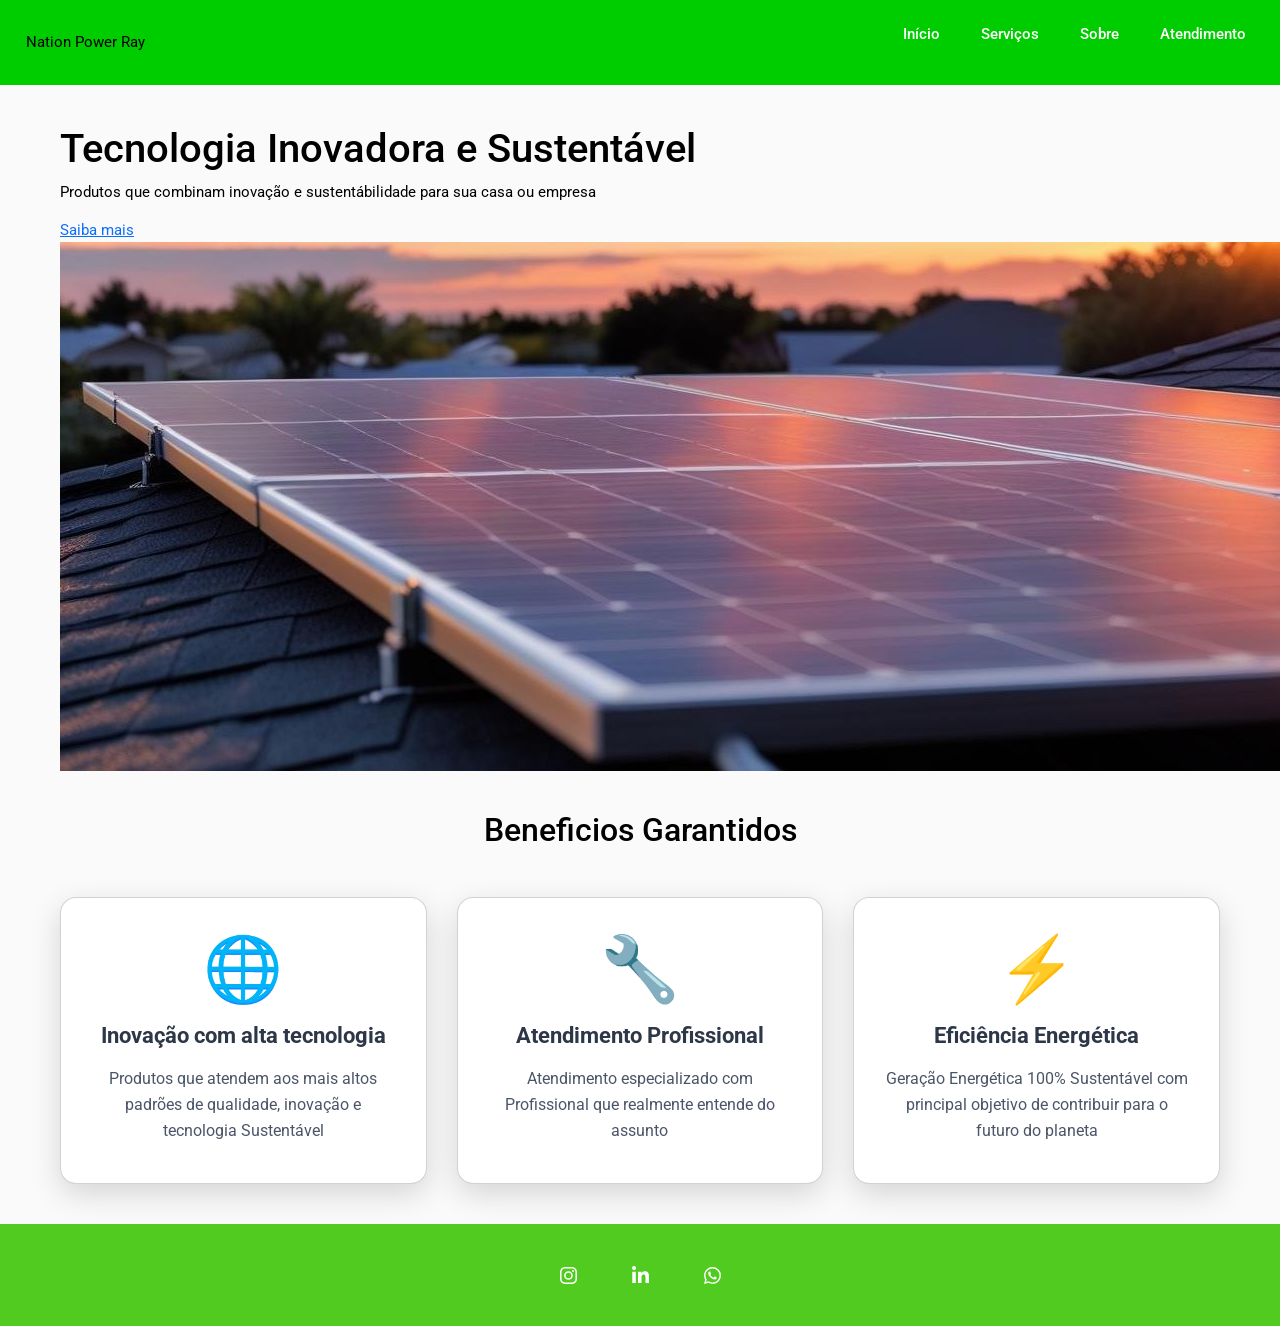
==== Projeto NPR oficial/Index.html @ 916e8214 "Add files via upload" ====
<!DOCTYPE html>
<html lang="pt-br">

<head>
    <meta charset="UTF-8">
    <meta name="viewport" content="width=device-width, initial-scale=1.0">
    <link rel="preconnect" href="https://fonts.googleapis.com">
    <link rel="preconnect" href="https://fonts.gstatic.com" crossorigin>
    <link href="https://fonts.googleapis.com/css2?family=Roboto:ital,wght@0,100..900;1,100..900&display=swap"rel="stylesheet">
    <link href="https://cdn.jsdelivr.net/npm/bootstrap@5.3.8/dist/css/bootstrap.min.css" rel="stylesheet" integrity="sha384-sRIl4kxILFvY47J16cr9ZwB07vP4J8+LH7qKQnuqkuIAvNWLzeN8tE5YBujZqJLB" crossorigin="anonymous">
    <script src="https://cdn.jsdelivr.net/npm/bootstrap@5.3.0-alpha1/dist/js/bootstrap.bundle.min.js"></script>



    <link rel="stylesheet" href="style.css">
    <link rel="stylesheet" href="Responsividade.css">
    <title>NPR Oficial</title>
</head>

<body>

    <header class="header" id="header">
        <div class="logo-container">
            Nation Power Ray
        </div>

        <nav class="nav" id="nav">
            <ul class="nav-list">
                <li><a href="Index.html">Início</a></li>
                <li><a href="Servicos.html">Serviços</a></li>
                <li><a href="Historia.html">Sobre</a></li>
                <li><a href="Atendimento.html">Atendimento</a></li>
            </ul>

            <div class="dropdown-responsive">
                <button class="btn btn-secondary dropdown-toggle" type="button" data-bs-toggle="dropdown"
                    aria-expanded="false">
                    <img src="./Imagens/menu.png">
                </button>
                <ul class="dropdown-menu">
                    <li><a class="dropdown-item active" href="Index.html">Início</a></li>
                    <li><a class="dropdown-item" href="Servicos.html">Serviços</a></li>
                    <li><a class="dropdown-item" href="Historia.html">Sobre</a></li>
                    <li><a class="dropdown-item" href="Atendimemto.html">Atendimento</a></li>
                </ul>
            </div>

            </div>
        </nav>
    </header>

    <section class="destaque" id="destaque">
        <div class="container">
            <div class="texto">
                <h1>Tecnologia Inovadora e Sustentável</h1>
                <p>Produtos que combinam inovação e sustentábilidade para sua casa ou empresa</p>
                <a href="#" class="botao">Saiba mais</a>
            </div>
            <div>
                <img src="./Imagens/placa.jpg" alt="imagem-produto">
            </div>
        </div>
    </section>

    <section class="beneficios">
        <h2>Beneficios Garantidos</h2>

        <div class="container">
            <div class="cards-wrapper">
                <div class="card">
                    <div class="icone">
                        🌐
                    </div>
                    <h3 id="card1-title">Inovação com alta tecnologia</h3>
                    <p id="card1-description">Produtos que atendem aos mais altos padrões de qualidade, inovação e
                        tecnologia Sustentável</p>
                </div>
                <div class="card">
                    <div class="icone">
                        🔧
                    </div>
                    <h3 id="card2-title">Atendimento Profissional</h3>
                    <p id="card2-description">Atendimento especializado com Profissional que realmente entende do
                        assunto</p>
                </div>
                <div class="card">
                    <div class="icone">
                        ⚡
                    </div>
                    <h3 id="card3-title">Eficiência Energética</h3>
                    <p id="card3-description">Geração Energética 100% Sustentável com principal objetivo de contribuir
                        para o futuro do planeta</p>
                </div>
            </div>
        </div>

    </section>

    <div class="Redes"> <a href="#" class="socialContainer containerOne"> <svg class="socialSvg instagramSvg"
                viewBox="0 0 16 16">
                <path
                    d="M8 0C5.829 0 5.556.01 4.703.048 3.85.088 3.269.222 2.76.42a3.917 3.917 0 0 0-1.417.923A3.927 3.927 0 0 0 .42 2.76C.222 3.268.087 3.85.048 4.7.01 5.555 0 5.827 0 8.001c0 2.172.01 2.444.048 3.297.04.852.174 1.433.372 1.942.205.526.478.972.923 1.417.444.445.89.719 1.416.923.51.198 1.09.333 1.942.372C5.555 15.99 5.827 16 8 16s2.444-.01 3.298-.048c.851-.04 1.434-.174 1.943-.372a3.916 3.916 0 0 0 1.416-.923c.445-.445.718-.891.923-1.417.197-.509.332-1.09.372-1.942C15.99 10.445 16 10.173 16 8s-.01-2.445-.048-3.299c-.04-.851-.175-1.433-.372-1.941a3.926 3.926 0 0 0-.923-1.417A3.911 3.911 0 0 0 13.24.42c-.51-.198-1.092-.333-1.943-.372C10.443.01 10.172 0 7.998 0h.003zm-.717 1.442h.718c2.136 0 2.389.007 3.232.046.78.035 1.204.166 1.486.275.373.145.64.319.92.599.28.28.453.546.598.92.11.281.24.705.275 1.485.039.843.047 1.096.047 3.231s-.008 2.389-.047 3.232c-.035.78-.166 1.203-.275 1.485a2.47 2.47 0 0 1-.599.919c-.28.28-.546.453-.92.598-.28.11-.704.24-1.485.276-.843.038-1.096.047-3.232.047s-2.39-.009-3.233-.047c-.78-.036-1.203-.166-1.485-.276a2.478 2.478 0 0 1-.92-.598 2.48 2.48 0 0 1-.6-.92c-.109-.281-.24-.705-.275-1.485-.038-.843-.046-1.096-.046-3.233 0-2.136.008-2.388.046-3.231.036-.78.166-1.204.276-1.486.145-.373.319-.64.599-.92.28-.28.546-.453.92-.598.282-.11.705-.24 1.485-.276.738-.034 1.024-.044 2.515-.045v.002zm4.988 1.328a.96.96 0 1 0 0 1.92.96.96 0 0 0 0-1.92zm-4.27 1.122a4.109 4.109 0 1 0 0 8.217 4.109 4.109 0 0 0 0-8.217zm0 1.441a2.667 2.667 0 1 1 0 5.334 2.667 2.667 0 0 1 0-5.334z">
                </path>
            </svg> </a> <a href="#" class="socialContainer containerThree"> <svg class="socialSvg linkdinSvg"
                viewBox="0 0 448 512">
                <path
                    d="M100.28 448H7.4V148.9h92.88zM53.79 108.1C24.09 108.1 0 83.5 0 53.8a53.79 53.79 0 0 1 107.58 0c0 29.7-24.1 54.3-53.79 54.3zM447.9 448h-92.68V302.4c0-34.7-.7-79.2-48.29-79.2-48.29 0-55.69 37.7-55.69 76.7V448h-92.78V148.9h89.08v40.8h1.3c12.4-23.5 42.69-48.3 87.88-48.3 94 0 111.28 61.9 111.28 142.3V448z">
                </path>
            </svg> </a> <a href="#" class="socialContainer containerFour"> <svg class="socialSvg whatsappSvg"
                viewBox="0 0 16 16">
                <path
                    d="M13.601 2.326A7.854 7.854 0 0 0 7.994 0C3.627 0 .068 3.558.064 7.926c0 1.399.366 2.76 1.057 3.965L0 16l4.204-1.102a7.933 7.933 0 0 0 3.79.965h.004c4.368 0 7.926-3.558 7.93-7.93A7.898 7.898 0 0 0 13.6 2.326zM7.994 14.521a6.573 6.573 0 0 1-3.356-.92l-.24-.144-2.494.654.666-2.433-.156-.251a6.56 6.56 0 0 1-1.007-3.505c0-3.626 2.957-6.584 6.591-6.584a6.56 6.56 0 0 1 4.66 1.931 6.557 6.557 0 0 1 1.928 4.66c-.004 3.639-2.961 6.592-6.592 6.592zm3.615-4.934c-.197-.099-1.17-.578-1.353-.646-.182-.065-.315-.099-.445.099-.133.197-.513.646-.627.775-.114.133-.232.148-.43.05-.197-.1-.836-.308-1.592-.985-.59-.525-.985-1.175-1.103-1.372-.114-.198-.011-.304.088-.403.087-.088.197-.232.296-.346.1-.114.133-.198.198-.33.065-.134.034-.248-.015-.347-.05-.099-.445-1.076-.612-1.47-.16-.389-.323-.335-.445-.34-.114-.007-.247-.007-.38-.007a.729.729 0 0 0-.529.247c-.182.198-.691.677-.691 1.654 0 .977.71 1.916.81 2.049.098.133 1.394 2.132 3.383 2.992.47.205.84.326 1.129.418.475.152.904.129 1.246.08.38-.058 1.171-.48 1.338-.943.164-.464.164-.86.114-.943-.049-.084-.182-.133-.38-.232z">
                </path>
            </svg> </a> </div>




    <script src="script.js"></script>
    <script>
        // Script para abrir/fechar menu no celular
        const toggle = document.getElementById("menu-toggle");
        const nav = document.getElementById("nav");

        toggle.addEventListener("click", () => {
            nav.classList.toggle("active");
        });
    </script>

</body>

</html>
---- Projeto NPR oficial/style.css ----
* {
  margin: 0;
  padding: 0;
  box-sizing: border-box;
  text-decoration: none;
  font-family: "Roboto", sans-serif;
}

body {
  background-color: #fafafa;
  color: rgb(0, 0, 0);
  font-size: 15px;
}


.header {
  display: flex;
  justify-content: space-between;
  align-items: center;
  padding: 15px 26px;
  background-color: #00CD00;

  position: sticky;
  top: 0;
  z-index: 1000;
}

.logo-container {
  display: flex;
  align-items: center;
}


.nav {
  position: relative;
}

.nav-list {
  list-style: none;
  display: flex;
  gap: 25px;
}

.nav-list li {
  position: relative;
}

.nav-list li a {
  text-decoration: none;
  color: #ffffff;
  font-weight: 500;
  transition: color 0.3s;
  padding: 8px;
  display: block;
}

.nav-list li a:hover {
  color: #050505;
}

.dropdown-responsive {
display: none;
}

.dropdown-item {
  text-decoration: none;   
  color: #51CB20;          
}

.dropdown-item:hover {
  color: #3d9e16;  
}

.dropdown-menu {
  display: flex;
  flex-direction: column;
  align-items: center;    
  justify-content: center; 
}





.btn:active {
  scale: 0.92;
}

.dots {
  position: absolute;
  bottom: 15px;           
  left: 50%;
  transform: translateX(-50%);
  display: flex;
  gap: 12px;
  z-index: 10;
}

.dot {
  width: 15px;
  height: 15px;
  border-radius: 50%;
  background-color: #ffffff80;
  cursor: pointer;
}

.dot.active {
  background-color: #51CB20;
}


.card-container {
  display: flex;
  flex-wrap: wrap;
  justify-content: center;
  gap: 20px;
  margin: 40px auto;
  max-width: 1200px;
}

.balowcards {
  background-color: #00121e;
  width: 200px;
  padding: 20px;
  text-align: center;
}


.escolha {
  max-width: 1200px;
  margin: 0 auto;
  padding: 50px 20px;
  text-align: center;
}

.escolha h1 {
  font-size: 36px;
  margin-bottom: 30px;
}

.beneficios {
  text-align: center;

}

.container {
            width: 100%;
            max-width: 1200px;
            padding: 40px 20px;
        }

        .cards-wrapper {
            display: grid;
            grid-template-columns: repeat(auto-fit, minmax(280px, 1fr));
            gap: 30px;
            width: 100%;
        }

        .card {
            background: #ffffff;
            border-radius: 16px;
            padding: 40px 30px;
            text-align: center;
            box-shadow: 0 10px 30px rgba(0, 0, 0, 0.15);
            transition: transform 0.3s ease, box-shadow 0.3s ease;
            display: flex;
            flex-direction: column;
            align-items: center;
        }

        .card:hover {
            transform: translateY(-8px);
            box-shadow: 0 15px 40px rgba(0, 0, 0, 0.2);
        }

        .icone {
            font-size: 64px;
            margin-bottom: 20px;
            line-height: 1;
        }

        .card h3 {
            font-size: 22px;
            font-weight: 700;
            color: #2d3748;
            margin: 0 0 16px 0;
            line-height: 1.3;
        }

        .card p {
            font-size: 16px;
            color: #4a5568;
            line-height: 1.6;
            margin: 0;
        }

        @media (max-width: 768px) {
            .container {
                padding: 30px 15px;
            }

            .cards-wrapper {
                gap: 20px;
            }

            .card {
                padding: 30px 20px;
            }

            .icone {
                font-size: 56px;
            }

            .card h3 {
                font-size: 20px;
            }

            .card p {
                font-size: 15px;
            }
        }




.Redes {
  display: flex;
  justify-content: center;
  gap: 20px;
  background-color: #51CB20;
  padding: 25px;
}

.socialContainer {
  width: 52px;
  height: 52px;
  display: flex;
  align-items: center;
  justify-content: center;
  transition: .3s;
}

.containerOne:hover {
  background-color: #e60b6e;
}

.containerThree:hover {
  background-color: #0072b1;
}

.containerFour:hover {
  background-color: #128C7E;
}

.socialSvg {
  width: 17px;
  fill: #fff;
}
---- Projeto NPR oficial/Responsividade.css ----
@media screen and (max-width: 480px) {
    nav {
        .nav-list {
            display: none;
        }

        .dropdown-responsive {
            display: block;
        }
    }

}
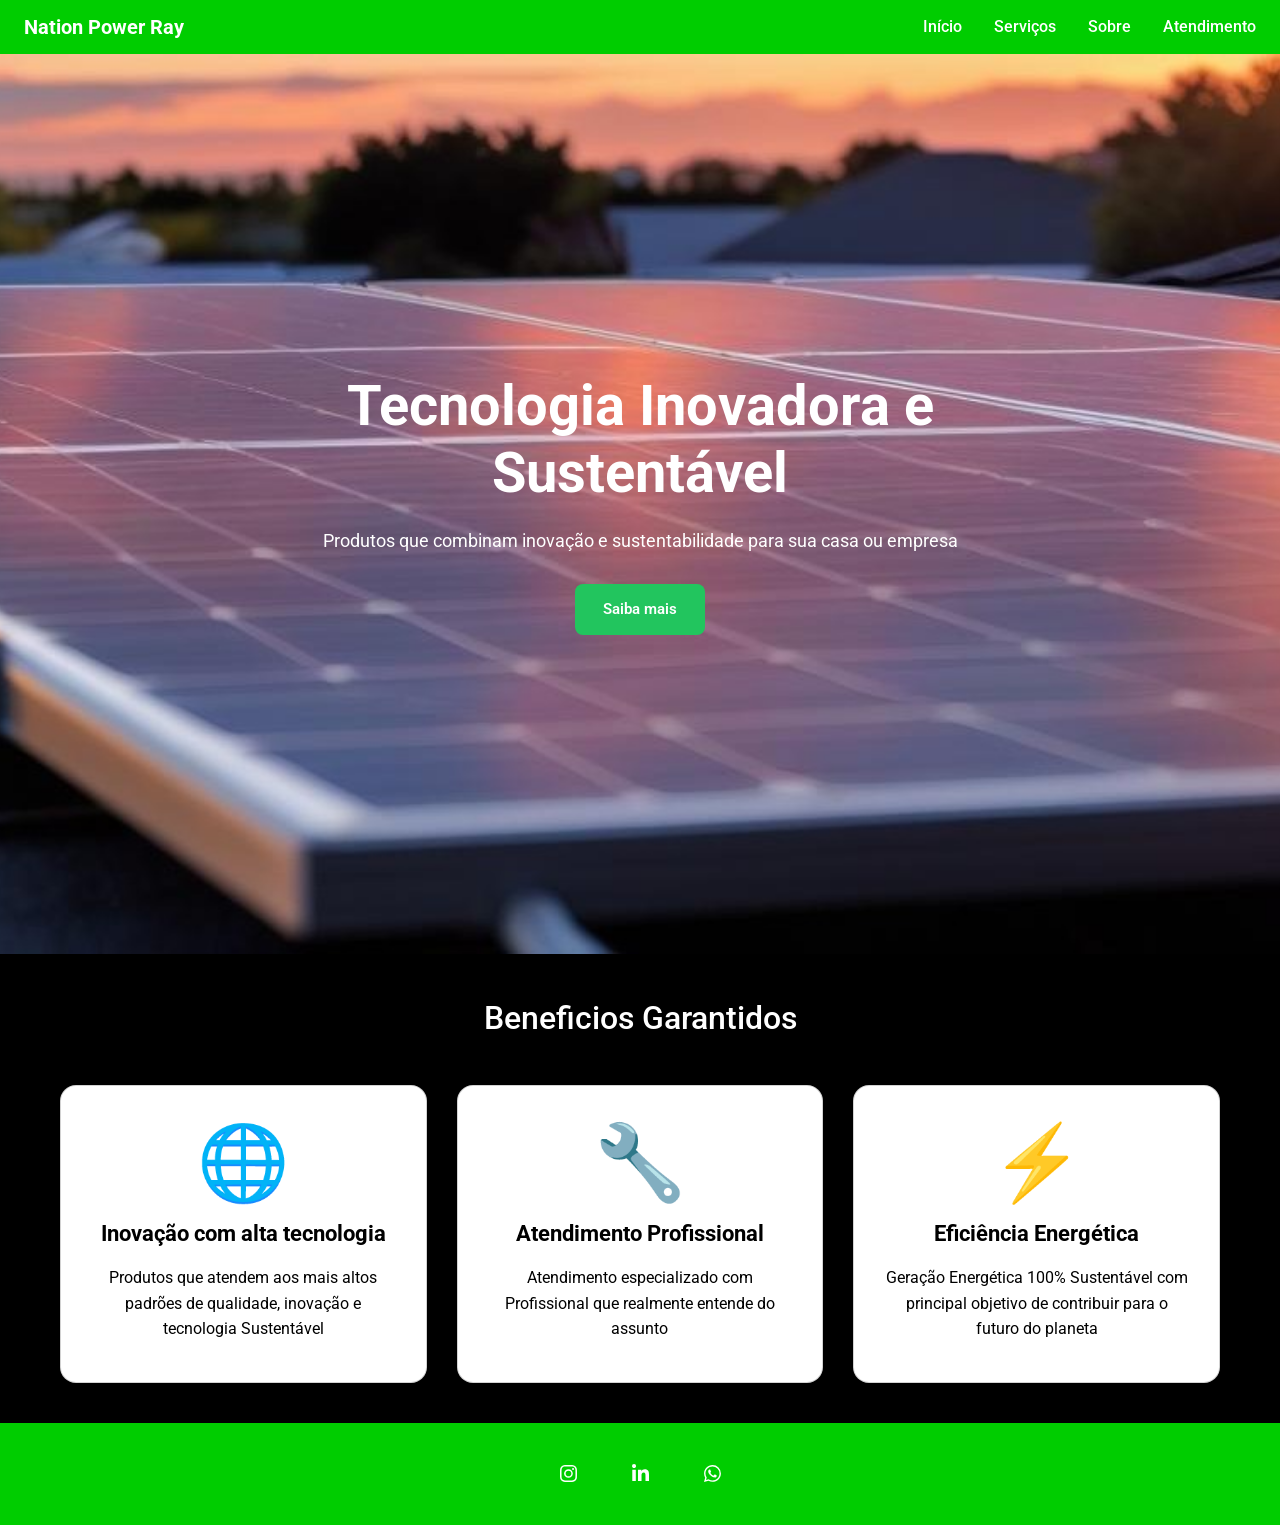
==== commit 8de0300b: "Add files via upload" ====
--- a/Projeto NPR oficial/Index.html
+++ b/Projeto NPR oficial/Index.html
@@ -6,12 +6,11 @@
     <meta name="viewport" content="width=device-width, initial-scale=1.0">
     <link rel="preconnect" href="https://fonts.googleapis.com">
     <link rel="preconnect" href="https://fonts.gstatic.com" crossorigin>
-    <link href="https://fonts.googleapis.com/css2?family=Roboto:ital,wght@0,100..900;1,100..900&display=swap"rel="stylesheet">
-    <link href="https://cdn.jsdelivr.net/npm/bootstrap@5.3.8/dist/css/bootstrap.min.css" rel="stylesheet" integrity="sha384-sRIl4kxILFvY47J16cr9ZwB07vP4J8+LH7qKQnuqkuIAvNWLzeN8tE5YBujZqJLB" crossorigin="anonymous">
+    <link href="https://fonts.googleapis.com/css2?family=Roboto:ital,wght@0,100..900;1,100..900&display=swap"
+        rel="stylesheet">
+    <link href="https://cdn.jsdelivr.net/npm/bootstrap@5.3.8/dist/css/bootstrap.min.css" rel="stylesheet"
+        integrity="sha384-sRIl4kxILFvY47J16cr9ZwB07vP4J8+LH7qKQnuqkuIAvNWLzeN8tE5YBujZqJLB" crossorigin="anonymous">
     <script src="https://cdn.jsdelivr.net/npm/bootstrap@5.3.0-alpha1/dist/js/bootstrap.bundle.min.js"></script>
-
-
-
     <link rel="stylesheet" href="style.css">
     <link rel="stylesheet" href="Responsividade.css">
     <title>NPR Oficial</title>
@@ -20,7 +19,7 @@
 <body>
 
     <header class="header" id="header">
-        <div class="logo-container">
+        <div class="logo">
             Nation Power Ray
         </div>
 
@@ -32,17 +31,20 @@
                 <li><a href="Atendimento.html">Atendimento</a></li>
             </ul>
 
+
             <div class="dropdown-responsive">
-                <button class="btn btn-secondary dropdown-toggle" type="button" data-bs-toggle="dropdown"
-                    aria-expanded="false">
-                    <img src="./Imagens/menu.png">
+                <button id="menu-toggle">
+                    <img src="./Imagens/menu.png" alt="Menu">
                 </button>
-                <ul class="dropdown-menu">
-                    <li><a class="dropdown-item active" href="Index.html">Início</a></li>
-                    <li><a class="dropdown-item" href="Servicos.html">Serviços</a></li>
-                    <li><a class="dropdown-item" href="Historia.html">Sobre</a></li>
-                    <li><a class="dropdown-item" href="Atendimemto.html">Atendimento</a></li>
-                </ul>
+
+                <div class="dropdown-menu" id="menu">
+                    <ul>
+                        <li><a href="Index.html">Início</a></li>
+                        <li><a href="Servicos.html">Serviços</a></li>
+                        <li><a href="Historia.html">Sobre</a></li>
+                        <li><a href="Atendimento.html">Atendimento</a></li>
+                    </ul>
+                </div>
             </div>
 
             </div>
@@ -50,17 +52,16 @@
     </header>
 
     <section class="destaque" id="destaque">
-        <div class="container">
+        <div class="overlay">
             <div class="texto">
                 <h1>Tecnologia Inovadora e Sustentável</h1>
-                <p>Produtos que combinam inovação e sustentábilidade para sua casa ou empresa</p>
+                <p>Produtos que combinam inovação e sustentabilidade para sua casa ou empresa</p>
                 <a href="#" class="botao">Saiba mais</a>
-            </div>
-            <div>
-                <img src="./Imagens/placa.jpg" alt="imagem-produto">
             </div>
         </div>
     </section>
+    <br>
+    <br>
 
     <section class="beneficios">
         <h2>Beneficios Garantidos</h2>
@@ -116,16 +117,15 @@
 
 
 
-    <script src="script.js"></script>
     <script>
-        // Script para abrir/fechar menu no celular
-        const toggle = document.getElementById("menu-toggle");
-        const nav = document.getElementById("nav");
+        const toggle = document.getElementById('menu-toggle');
+        const menu = document.getElementById('menu');
 
-        toggle.addEventListener("click", () => {
-            nav.classList.toggle("active");
+        toggle.addEventListener('click', () => {
+            menu.classList.toggle('show');
         });
     </script>
+
 
 </body>
 
--- a/Projeto NPR oficial/style.css
+++ b/Projeto NPR oficial/style.css
@@ -7,75 +7,158 @@
 }
 
 body {
-  background-color: #fafafa;
-  color: rgb(0, 0, 0);
+  background-color: #000000;
+  color: #ffffff;
   font-size: 15px;
 }
 
-
 .header {
   display: flex;
-  justify-content: space-between;
-  align-items: center;
-  padding: 15px 26px;
+  justify-content: space-between; 
+  align-items: center;          
+  padding: 12px 24px;
   background-color: #00CD00;
-
   position: sticky;
   top: 0;
-  z-index: 1000;
-}
-
-.logo-container {
-  display: flex;
-  align-items: center;
-}
-
-
-.nav {
-  position: relative;
+  z-index: 999;
+}
+
+.logo {
+  font-weight: bold;
+  color: white;
+  font-size: 20px;
 }
 
 .nav-list {
+  display: flex;
+  gap: 32px; /* espaço entre os links */
   list-style: none;
-  display: flex;
-  gap: 25px;
-}
-
-.nav-list li {
-  position: relative;
-}
-
-.nav-list li a {
+  margin: 0;
+  padding: 0;
+}
+
+.nav-list a {
+  color: white;
   text-decoration: none;
-  color: #ffffff;
   font-weight: 500;
-  transition: color 0.3s;
-  padding: 8px;
-  display: block;
-}
+  font-size: 16px;
+}
+
 
 .nav-list li a:hover {
   color: #050505;
 }
 
+.destaque {
+  position: relative;
+  min-height: 100vh;
+  background: url("./Imagens/placa.jpg") no-repeat center center;
+  background-size: cover;
+  display: flex;
+  align-items: center;
+  justify-content: center;
+  color: #fff;
+}
+
+.destaque .overlay {
+  width: 100%;
+  height: 100%;
+  display: flex;
+  align-items: center;
+  justify-content: center;
+  text-align: center;
+  padding: 40px;
+}
+
+.destaque .texto {
+  max-width: 700px;
+}
+
+.destaque h1 {
+  font-size: clamp(32px, 5vw, 56px);
+  margin-bottom: 20px;
+  font-weight: 700;
+}
+
+.destaque p {
+  font-size: 18px;
+  margin-bottom: 30px;
+}
+
+.destaque .botao {
+  display: inline-block;
+  background: #22c55e;
+  color: #fff;
+  padding: 14px 28px;
+  border-radius: 8px;
+  font-weight: 600;
+  text-decoration: none;
+  transition: transform 0.2s ease, box-shadow 0.2s ease;
+}
+
+.destaque .botao:hover {
+  transform: translateY(-2px);
+  box-shadow: 0 8px 20px rgba(34, 197, 94, 0.4);
+}
+
+
 .dropdown-responsive {
-display: none;
-}
-
-.dropdown-item {
-  text-decoration: none;   
-  color: #51CB20;          
-}
-
-.dropdown-item:hover {
-  color: #3d9e16;  
-}
-
-.dropdown-menu {
-  display: flex;
-  flex-direction: column;
-  align-items: center;    
-  justify-content: center; 
+  display: none;
+}
+
+@media (max-width: 768px) {
+  .dropdown-responsive {
+    display: block;
+    position: relative;
+  }
+
+  #menu-toggle {
+    background: none;
+    border: none;
+    padding: 8px;
+    cursor: pointer;
+  }
+
+  #menu-toggle img {
+    width: 32px;
+    height: 32px;
+  }
+
+  .dropdown-menu {
+    position: fixed;
+    top: 0;
+    left: 0;
+    width: 100vw;
+    height: 100vh;
+    background-color: #00CD00;
+    display: none;
+    flex-direction: column;
+    justify-content: center;
+    align-items: center;
+    z-index: 999;
+  }
+
+  .dropdown-menu ul {
+    list-style: none;
+    padding: 0;
+    margin: 0;
+    text-align: center;
+  }
+
+  .dropdown-menu li {
+    margin: 20px 0;
+  }
+
+  .dropdown-menu a {
+    font-size: 24px;
+    color: white;
+    text-decoration: none;
+    font-weight: bold;
+  }
+
+  .dropdown-menu.show {
+    display: flex;
+  }
 }
 
 
@@ -88,7 +171,7 @@
 
 .dots {
   position: absolute;
-  bottom: 15px;           
+  bottom: 15px;
   left: 50%;
   transform: translateX(-50%);
   display: flex;
@@ -144,90 +227,89 @@
 }
 
 .container {
-            width: 100%;
-            max-width: 1200px;
-            padding: 40px 20px;
-        }
-
-        .cards-wrapper {
-            display: grid;
-            grid-template-columns: repeat(auto-fit, minmax(280px, 1fr));
-            gap: 30px;
-            width: 100%;
-        }
-
-        .card {
-            background: #ffffff;
-            border-radius: 16px;
-            padding: 40px 30px;
-            text-align: center;
-            box-shadow: 0 10px 30px rgba(0, 0, 0, 0.15);
-            transition: transform 0.3s ease, box-shadow 0.3s ease;
-            display: flex;
-            flex-direction: column;
-            align-items: center;
-        }
-
-        .card:hover {
-            transform: translateY(-8px);
-            box-shadow: 0 15px 40px rgba(0, 0, 0, 0.2);
-        }
-
-        .icone {
-            font-size: 64px;
-            margin-bottom: 20px;
-            line-height: 1;
-        }
-
-        .card h3 {
-            font-size: 22px;
-            font-weight: 700;
-            color: #2d3748;
-            margin: 0 0 16px 0;
-            line-height: 1.3;
-        }
-
-        .card p {
-            font-size: 16px;
-            color: #4a5568;
-            line-height: 1.6;
-            margin: 0;
-        }
-
-        @media (max-width: 768px) {
-            .container {
-                padding: 30px 15px;
-            }
-
-            .cards-wrapper {
-                gap: 20px;
-            }
-
-            .card {
-                padding: 30px 20px;
-            }
-
-            .icone {
-                font-size: 56px;
-            }
-
-            .card h3 {
-                font-size: 20px;
-            }
-
-            .card p {
-                font-size: 15px;
-            }
-        }
-
-
-
+  width: 100%;
+  max-width: 1200px;
+  padding: 40px 20px;
+}
+
+.cards-wrapper {
+  display: grid;
+  grid-template-columns: repeat(auto-fit, minmax(280px, 1fr));
+  gap: 30px;
+  width: 100%;
+}
+
+.card {
+  background: #ffffff;
+  border-radius: 16px;
+  padding: 40px 30px;
+  text-align: center;
+  box-shadow: 0 10px 30px rgba(0, 0, 0, 0.15);
+  transition: transform 0.3s ease, box-shadow 0.3s ease;
+  display: flex;
+  flex-direction: column;
+  align-items: center;
+}
+
+.card:hover {
+  transform: translateY(-8px);
+  box-shadow: 0 15px 40px #0de40633;
+}
+
+.icone {
+  border: none;
+  box-shadow: none;
+  font-size: 74px;
+  margin-bottom: 20px;
+  line-height: 1;
+}
+
+.card h3 {
+  font-size: 22px;
+  font-weight: 700;
+  color: #000000;
+  margin: 0 0 16px 0;
+  line-height: 1.3;
+}
+
+.card p {
+  font-size: 16px;
+  color: #000000;
+  line-height: 1.6;
+  margin: 0;
+}
+
+@media (max-width: 768px) {
+  .container {
+    padding: 30px 15px;
+  }
+
+  .cards-wrapper {
+    gap: 20px;
+  }
+
+  .card {
+    padding: 30px 20px;
+  }
+
+  .icone {
+    font-size: 56px;
+  }
+
+  .card h3 {
+    font-size: 20px;
+  }
+
+  .card p {
+    font-size: 15px;
+  }
+}
 
 .Redes {
   display: flex;
   justify-content: center;
   gap: 20px;
-  background-color: #51CB20;
+  background-color: #00CD00;
   padding: 25px;
 }
 
@@ -255,5 +337,4 @@
 .socialSvg {
   width: 17px;
   fill: #fff;
-}
-
+}
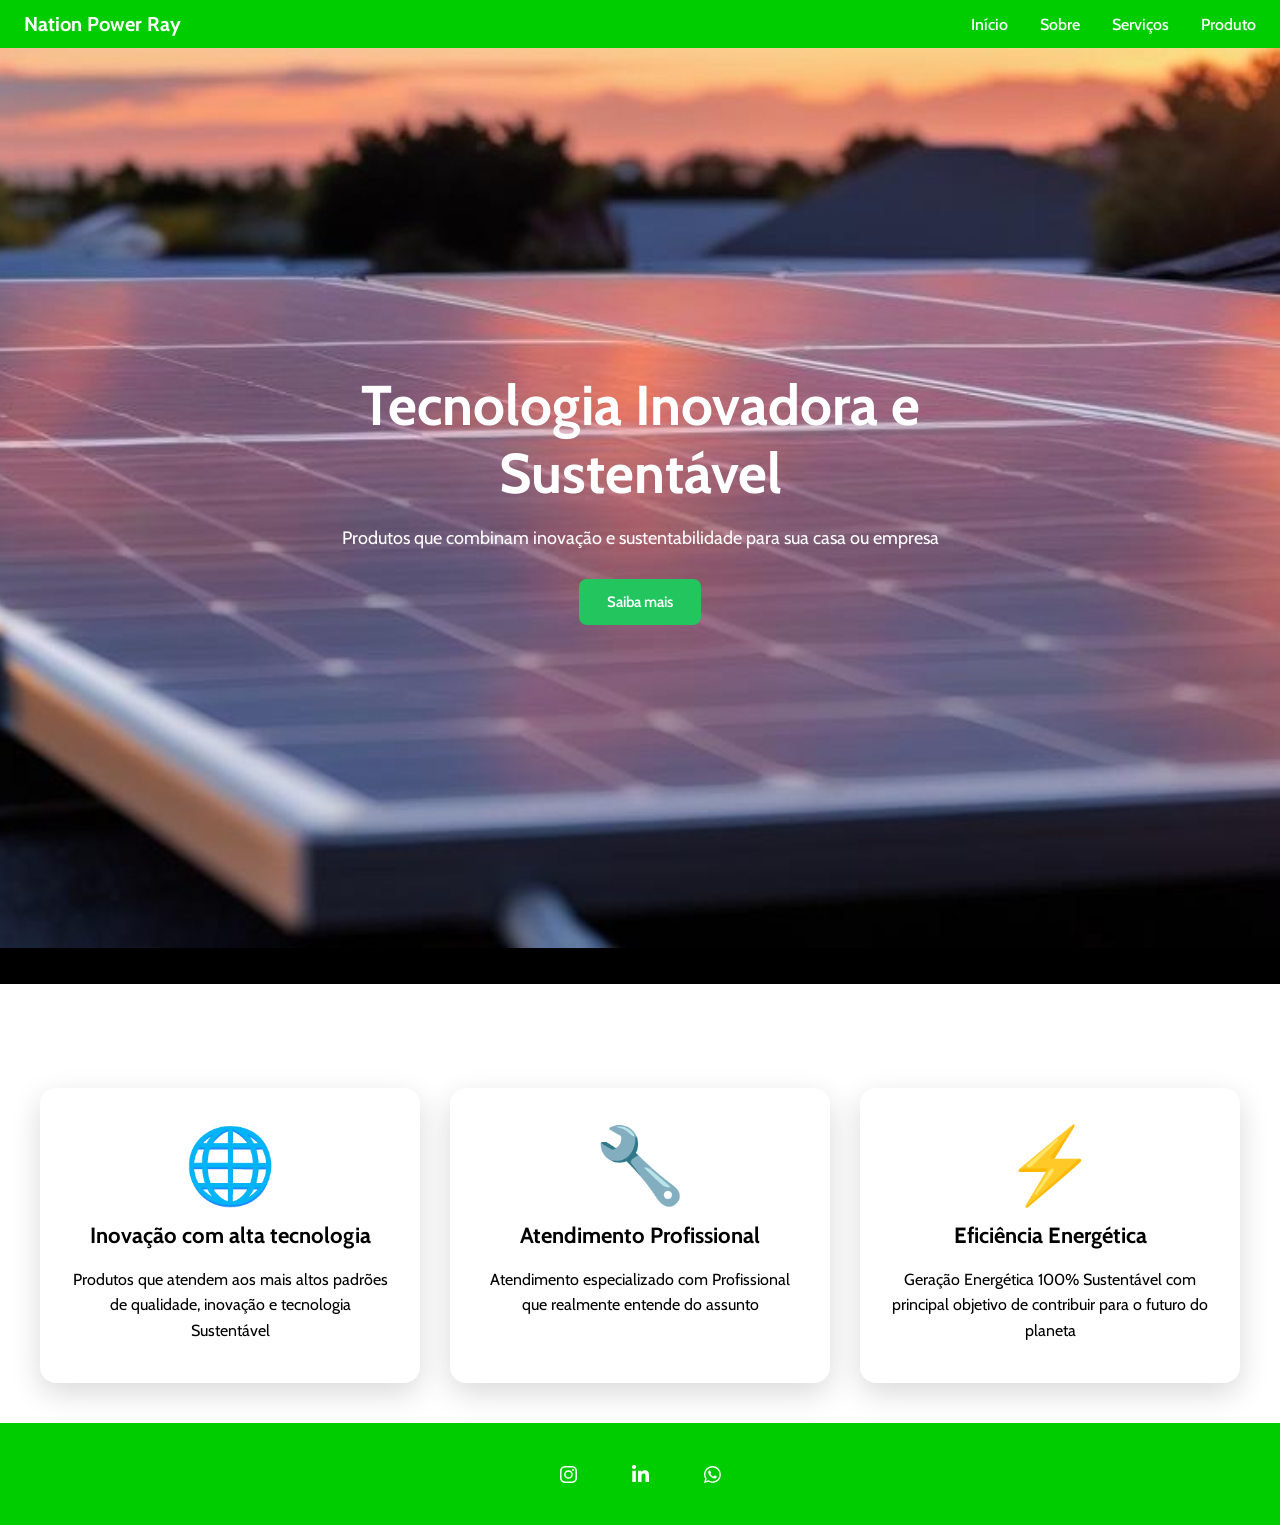
==== commit a10319fe: "Add files via upload" ====
--- a/Projeto NPR oficial/Index.html
+++ b/Projeto NPR oficial/Index.html
@@ -4,13 +4,7 @@
 <head>
     <meta charset="UTF-8">
     <meta name="viewport" content="width=device-width, initial-scale=1.0">
-    <link rel="preconnect" href="https://fonts.googleapis.com">
-    <link rel="preconnect" href="https://fonts.gstatic.com" crossorigin>
-    <link href="https://fonts.googleapis.com/css2?family=Roboto:ital,wght@0,100..900;1,100..900&display=swap"
-        rel="stylesheet">
-    <link href="https://cdn.jsdelivr.net/npm/bootstrap@5.3.8/dist/css/bootstrap.min.css" rel="stylesheet"
-        integrity="sha384-sRIl4kxILFvY47J16cr9ZwB07vP4J8+LH7qKQnuqkuIAvNWLzeN8tE5YBujZqJLB" crossorigin="anonymous">
-    <script src="https://cdn.jsdelivr.net/npm/bootstrap@5.3.0-alpha1/dist/js/bootstrap.bundle.min.js"></script>
+
     <link rel="stylesheet" href="style.css">
     <link rel="stylesheet" href="Responsividade.css">
     <title>NPR Oficial</title>
@@ -26,9 +20,9 @@
         <nav class="nav" id="nav">
             <ul class="nav-list">
                 <li><a href="Index.html">Início</a></li>
+                <li><a href="Historia.html">Sobre</a></li>
                 <li><a href="Servicos.html">Serviços</a></li>
-                <li><a href="Historia.html">Sobre</a></li>
-                <li><a href="Atendimento.html">Atendimento</a></li>
+                <li><a href="Produto.html">Produto</a></li>
             </ul>
 
 
@@ -40,9 +34,9 @@
                 <div class="dropdown-menu" id="menu">
                     <ul>
                         <li><a href="Index.html">Início</a></li>
+                        <li><a href="Historia.html">Sobre</a></li>
                         <li><a href="Servicos.html">Serviços</a></li>
-                        <li><a href="Historia.html">Sobre</a></li>
-                        <li><a href="Atendimento.html">Atendimento</a></li>
+                        <li><a href="Produto.html">Produto</a></li>
                     </ul>
                 </div>
             </div>
@@ -60,11 +54,18 @@
             </div>
         </div>
     </section>
+
+    <div class="pesquisa">
+        <h1></h1>
+    </div>
+
+
     <br>
     <br>
-
     <section class="beneficios">
         <h2>Beneficios Garantidos</h2>
+        <br>
+        <br>
 
         <div class="container">
             <div class="cards-wrapper">
@@ -126,6 +127,10 @@
         });
     </script>
 
+    <style>
+        @import url('https://fonts.googleapis.com/css2?family=Cabin:ital,wght@0,400..700;1,400..700&display=swap');
+    </style>
+
 
 </body>
 
--- a/Projeto NPR oficial/style.css
+++ b/Projeto NPR oficial/style.css
@@ -3,7 +3,7 @@
   padding: 0;
   box-sizing: border-box;
   text-decoration: none;
-  font-family: "Roboto", sans-serif;
+  font-family: "Cabin", sans-serif;
 }
 
 body {
@@ -14,8 +14,8 @@
 
 .header {
   display: flex;
-  justify-content: space-between; 
-  align-items: center;          
+  justify-content: space-between;
+  align-items: center;
   padding: 12px 24px;
   background-color: #00CD00;
   position: sticky;
@@ -31,7 +31,8 @@
 
 .nav-list {
   display: flex;
-  gap: 32px; /* espaço entre os links */
+  gap: 32px;
+  /* espaço entre os links */
   list-style: none;
   margin: 0;
   padding: 0;
@@ -106,7 +107,7 @@
   display: none;
 }
 
-@media (max-width: 768px) {
+@media (max-width: 960px) {
   .dropdown-responsive {
     display: block;
     position: relative;
@@ -222,20 +223,25 @@
 }
 
 .beneficios {
-  text-align: center;
-
+  background-color: #ffff;
+  text-align: center;
+  padding: 40px 20px;
+  /* mantém espaçamento superior/inferior */
 }
 
 .container {
   width: 100%;
   max-width: 1200px;
-  padding: 40px 20px;
+  margin: 0 auto;
+  /* centraliza o container */
 }
 
 .cards-wrapper {
   display: grid;
-  grid-template-columns: repeat(auto-fit, minmax(280px, 1fr));
+  grid-template-columns: repeat(3, 1fr);
+  /* sempre 3 colunas lado a lado */
   gap: 30px;
+  /* espaçamento entre os cards */
   width: 100%;
 }
 
@@ -257,8 +263,6 @@
 }
 
 .icone {
-  border: none;
-  box-shadow: none;
   font-size: 74px;
   margin-bottom: 20px;
   line-height: 1;
@@ -279,31 +283,6 @@
   margin: 0;
 }
 
-@media (max-width: 768px) {
-  .container {
-    padding: 30px 15px;
-  }
-
-  .cards-wrapper {
-    gap: 20px;
-  }
-
-  .card {
-    padding: 30px 20px;
-  }
-
-  .icone {
-    font-size: 56px;
-  }
-
-  .card h3 {
-    font-size: 20px;
-  }
-
-  .card p {
-    font-size: 15px;
-  }
-}
 
 .Redes {
   display: flex;
--- a/Projeto NPR oficial/Responsividade.css
+++ b/Projeto NPR oficial/Responsividade.css
@@ -1,4 +1,4 @@
-@media screen and (max-width: 480px) {
+@media screen and (max-width: 960px) {
     nav {
         .nav-list {
             display: none;
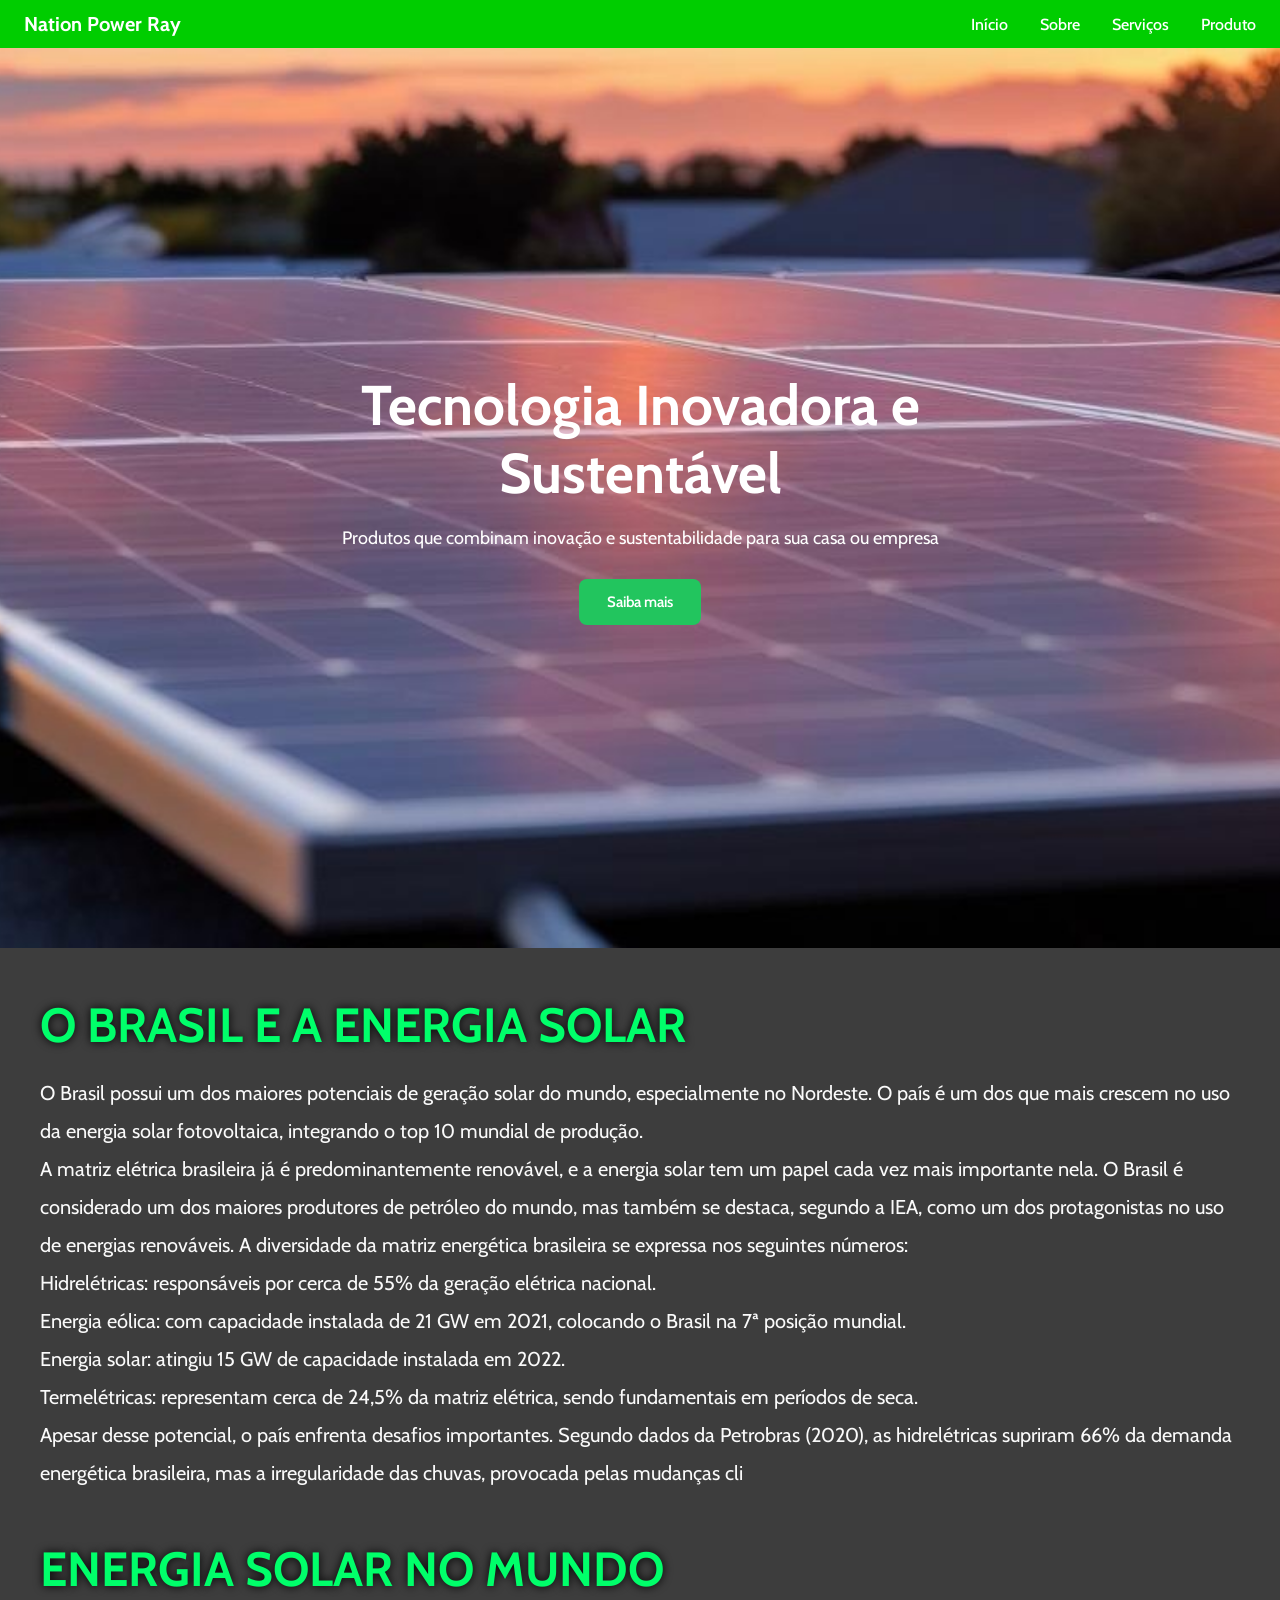
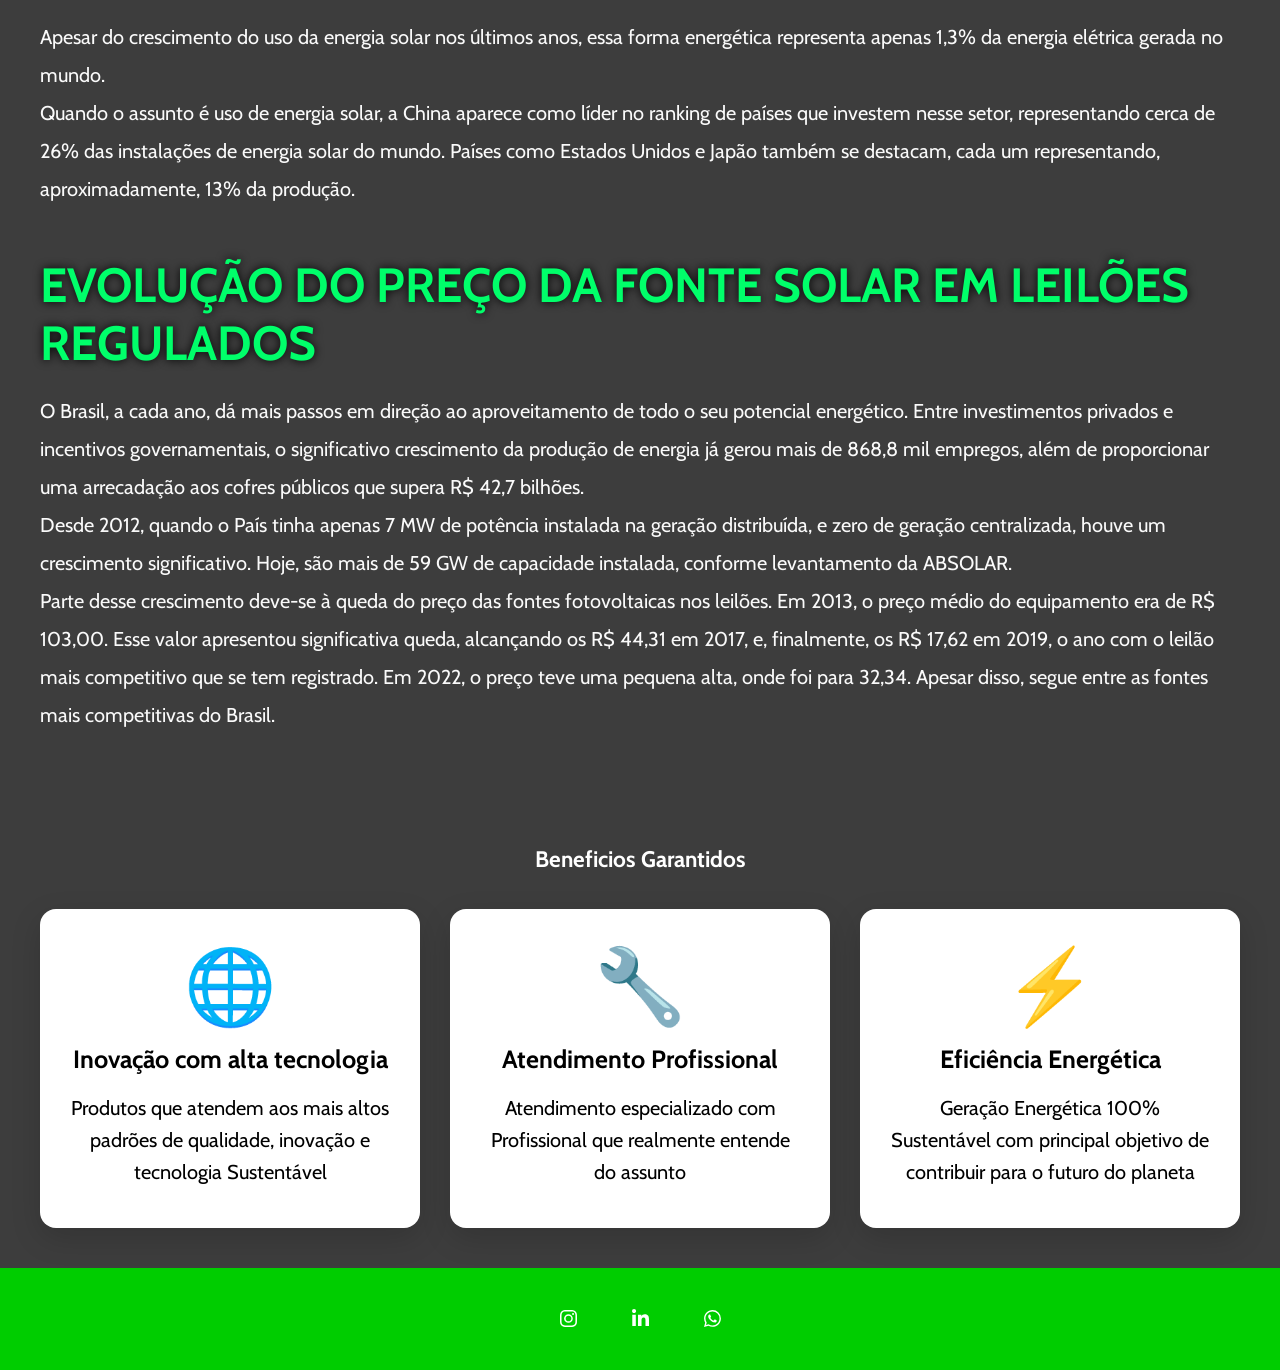
==== commit 682ab9c0: "Add files via upload" ====
--- a/Projeto NPR oficial/Index.html
+++ b/Projeto NPR oficial/Index.html
@@ -4,7 +4,6 @@
 <head>
     <meta charset="UTF-8">
     <meta name="viewport" content="width=device-width, initial-scale=1.0">
-
     <link rel="stylesheet" href="style.css">
     <link rel="stylesheet" href="Responsividade.css">
     <title>NPR Oficial</title>
@@ -27,11 +26,15 @@
 
 
             <div class="dropdown-responsive">
-                <button id="menu-toggle">
-                    <img src="./Imagens/menu.png" alt="Menu">
+                <button class="btn-menu" id="btn-menu" type="button">
+                    <svg width="26px" height="26px" viewBox="0 0 24 24" fill="none">
+                        <line x1="5" y1="7" x2="19" y2="7" stroke="#FFFFFF" stroke-width="2" stroke-linecap="round" />
+                        <line x1="5" y1="12" x2="19" y2="12" stroke="#FFFFFF" stroke-width="2" stroke-linecap="round" />
+                        <line x1="5" y1="17" x2="19" y2="17" stroke="#FFFFFF" stroke-width="2" stroke-linecap="round" />
+                    </svg>
                 </button>
 
-                <div class="dropdown-menu" id="menu">
+                <div class="menu-fullscreen" id="menu-fullscreen">
                     <ul>
                         <li><a href="Index.html">Início</a></li>
                         <li><a href="Historia.html">Sobre</a></li>
@@ -55,10 +58,53 @@
         </div>
     </section>
 
-    <div class="pesquisa">
-        <h1></h1>
+
+
+    <div class="intro-texto">
+        <h1>O Brasil e a energia solar</h1>
+        <p>O Brasil possui um dos maiores potenciais de geração solar do mundo, especialmente no Nordeste.
+            O país é um dos que mais crescem no uso da energia solar fotovoltaica, integrando o top 10 mundial de
+            produção.<br>
+            A matriz elétrica brasileira já é predominantemente renovável, e a energia solar tem um papel cada vez mais
+            importante nela.
+            O Brasil é considerado um dos maiores produtores de petróleo do mundo, mas também se destaca, segundo a IEA,
+            como um dos protagonistas no uso de energias renováveis. A diversidade da matriz energética brasileira se
+            expressa nos seguintes números:<br>
+            Hidrelétricas: responsáveis por cerca de 55% da geração elétrica nacional.<br>
+            Energia eólica: com capacidade instalada de 21 GW em 2021, colocando o Brasil na 7ª posição mundial.<br>
+            Energia solar: atingiu 15 GW de capacidade instalada em 2022.<br>
+            Termelétricas: representam cerca de 24,5% da matriz elétrica, sendo fundamentais em períodos de seca.<br>
+            Apesar desse potencial, o país enfrenta desafios importantes. Segundo dados da Petrobras (2020), as
+            hidrelétricas supriram 66% da demanda energética brasileira, mas a irregularidade das chuvas, provocada
+            pelas mudanças cli
+        </p>
     </div>
 
+    <div class="intro-texto">
+        <h1>Energia Solar no Mundo</h1>
+        <p>Apesar do crescimento do uso da energia solar nos últimos anos, essa forma energética representa apenas 1,3%
+            da energia elétrica gerada no mundo.<br>
+            Quando o assunto é uso de energia solar, a China aparece como líder no ranking de países que investem nesse
+            setor, representando cerca de 26% das instalações de energia solar do mundo. Países como Estados Unidos e
+            Japão também se destacam, cada um representando, aproximadamente, 13% da produção.</p>
+    </div>
+
+    <div class="intro-texto">
+        <h1>Evolução do preço da fonte solar em leilões Regulados</h1>
+        <p>O Brasil, a cada ano, dá mais passos em direção ao aproveitamento de todo o seu potencial energético. Entre
+            investimentos privados e incentivos governamentais, o significativo crescimento da produção de energia já
+            gerou mais de 868,8 mil empregos, além de proporcionar uma arrecadação aos cofres públicos que supera R$
+            42,7 bilhões.<br>
+            Desde 2012, quando o País tinha apenas 7 MW de potência instalada na geração distribuída, e zero de geração
+            centralizada, houve um crescimento significativo. Hoje, são mais de 59 GW de capacidade instalada, conforme
+            levantamento da ABSOLAR.<br>
+            Parte desse crescimento deve-se à queda do preço das fontes fotovoltaicas nos leilões. Em 2013, o preço
+            médio do equipamento era de R$ 103,00. Esse valor apresentou significativa queda, alcançando os R$ 44,31 em
+            2017, e, finalmente, os R$ 17,62 em 2019, o ano com o leilão mais competitivo que se tem registrado. Em
+            2022, o preço teve uma pequena alta, onde foi para 32,34. Apesar disso, segue entre as fontes mais
+            competitivas do Brasil.
+        </p>
+    </div>
 
     <br>
     <br>
@@ -118,14 +164,7 @@
 
 
 
-    <script>
-        const toggle = document.getElementById('menu-toggle');
-        const menu = document.getElementById('menu');
-
-        toggle.addEventListener('click', () => {
-            menu.classList.toggle('show');
-        });
-    </script>
+    <script src="script.js"></script>
 
     <style>
         @import url('https://fonts.googleapis.com/css2?family=Cabin:ital,wght@0,400..700;1,400..700&display=swap');
--- a/Projeto NPR oficial/style.css
+++ b/Projeto NPR oficial/style.css
@@ -7,7 +7,7 @@
 }
 
 body {
-  background-color: #000000;
+  background-color: #3d3d3d;
   color: #ffffff;
   font-size: 15px;
 }
@@ -103,93 +103,33 @@
 }
 
 
-.dropdown-responsive {
-  display: none;
-}
-
-@media (max-width: 960px) {
-  .dropdown-responsive {
-    display: block;
-    position: relative;
-  }
-
-  #menu-toggle {
-    background: none;
-    border: none;
-    padding: 8px;
-    cursor: pointer;
-  }
-
-  #menu-toggle img {
-    width: 32px;
-    height: 32px;
-  }
-
-  .dropdown-menu {
-    position: fixed;
-    top: 0;
-    left: 0;
-    width: 100vw;
-    height: 100vh;
-    background-color: #00CD00;
-    display: none;
-    flex-direction: column;
-    justify-content: center;
-    align-items: center;
-    z-index: 999;
-  }
-
-  .dropdown-menu ul {
-    list-style: none;
-    padding: 0;
-    margin: 0;
-    text-align: center;
-  }
-
-  .dropdown-menu li {
-    margin: 20px 0;
-  }
-
-  .dropdown-menu a {
-    font-size: 24px;
-    color: white;
-    text-decoration: none;
-    font-weight: bold;
-  }
-
-  .dropdown-menu.show {
-    display: flex;
-  }
-}
-
-
-
-
-
-.btn:active {
-  scale: 0.92;
-}
-
-.dots {
-  position: absolute;
-  bottom: 15px;
-  left: 50%;
-  transform: translateX(-50%);
-  display: flex;
-  gap: 12px;
-  z-index: 10;
-}
-
-.dot {
-  width: 15px;
-  height: 15px;
-  border-radius: 50%;
-  background-color: #ffffff80;
-  cursor: pointer;
-}
-
-.dot.active {
-  background-color: #51CB20;
+.intro-texto,
+.content {
+  flex: 1 1 500px;
+  color: #ffffff;
+
+  /* ✅ Centraliza o BLOCO na tela */
+  max-width: 1200px;
+  margin: 0 auto;
+}
+
+.intro-texto h1 {
+  text-align: left; 
+  margin: 3rem 0 20px 0;
+
+  font-size: clamp(28px, 4vw, 48px);
+  color: #00ff6a;
+  text-transform: uppercase;
+  text-shadow: 0 0 10px black;
+}
+
+.intro-texto p {
+  text-align: left; 
+  font-size: 20px;
+  line-height: 1.9;
+  color: #fafafa;
+
+  margin: 0 0 35px 0;
 }
 
 
@@ -223,7 +163,7 @@
 }
 
 .beneficios {
-  background-color: #ffff;
+  background-color: #3d3d3d;
   text-align: center;
   padding: 40px 20px;
   /* mantém espaçamento superior/inferior */
@@ -269,7 +209,7 @@
 }
 
 .card h3 {
-  font-size: 22px;
+  font-size: 25px;
   font-weight: 700;
   color: #000000;
   margin: 0 0 16px 0;
@@ -277,11 +217,49 @@
 }
 
 .card p {
-  font-size: 16px;
+  font-size: 20px;
   color: #000000;
   line-height: 1.6;
   margin: 0;
 }
+
+/* ============================= */
+/* TABLET (2 CARDS POR LINHA) */
+/* ============================= */
+
+@media (max-width: 1024px) {
+  .cards-wrapper {
+    grid-template-columns: repeat(2, 1fr);
+  }
+}
+
+/* ============================= */
+/* CELULAR (1 CARD POR LINHA) */
+/* ============================= */
+
+@media (max-width: 768px) {
+  .cards-wrapper {
+    grid-template-columns: 1fr; /* UM EMBAIXO DO OUTRO */
+  }
+
+  .card {
+    width: 100%;
+    max-width: 360px; /* Mantém visual bonito */
+    margin: 0 auto;   /* Centraliza */
+  }
+}
+
+/* ============================= */
+/* CELULAR PEQUENO */
+/* ============================= */
+
+@media (max-width: 480px) {
+  .card {
+    max-width: 100%;
+    padding: 30px 20px; /* só ajusta espaço interno */
+  }
+}
+
 
 
 .Redes {
--- a/Projeto NPR oficial/Responsividade.css
+++ b/Projeto NPR oficial/Responsividade.css
@@ -1,12 +1,98 @@
-@media screen and (max-width: 960px) {
-    nav {
-        .nav-list {
-            display: none;
-        }
+/* ============================= */
+/* MENU MOBILE TELA CHEIA */
+/* ============================= */
 
-        .dropdown-responsive {
-            display: block;
-        }
-    }
+.btn-menu {
+  background: none;
+  border: none;
+  cursor: pointer;
+}
 
-}+/* Container do menu em tela cheia */
+.menu-fullscreen {
+  position: fixed;
+  inset: 0;
+  background-color: #0f172a;
+  display: none;
+  align-items: center;
+  justify-content: center;
+  z-index: 2000;
+}
+
+/* Lista centralizada */
+.menu-fullscreen ul {
+  list-style: none;
+  display: flex;
+  flex-direction: column;
+  gap: 30px;
+  text-align: center;
+}
+
+.menu-fullscreen li a {
+  font-size: 28px;
+  color: white;
+  font-weight: bold;
+  transition: 0.3s;
+}
+
+.menu-fullscreen li a:hover {
+  color: #00ff6a;
+}
+
+/* ============================= */
+/* CONTROLE MOBILE / DESKTOP */
+/* ============================= */
+
+.dropdown-responsive {
+  display: none;
+}
+
+@media (max-width: 900px) {
+  .nav-list {
+    display: none;
+  }
+
+  .dropdown-responsive {
+    display: block;
+  }
+}
+
+/* ============================= */
+/* SEÇÕES PRINCIPAIS RESPONSIVAS */
+/* ============================= */
+
+@media (max-width: 900px) {
+  .conteudo-quem-somos,
+  .conteudo-objetivo {
+    flex-direction: column;
+    text-align: center;
+    padding: 40px 20px;
+  }
+
+  .intro-imagem img {
+    width: 100%;
+    max-width: 420px;
+  }
+
+  .intro-texto h1 {
+    font-size: 26px;
+  }
+
+  .intro-texto p {
+    font-size: 16px;
+  }
+}
+
+/* ============================= */
+/* CELULAR PEQUENO */
+/* ============================= */
+
+@media (max-width: 480px) {
+  .logo {
+    font-size: 16px;
+  }
+
+  .intro-texto p {
+    font-size: 15px;
+  }
+}
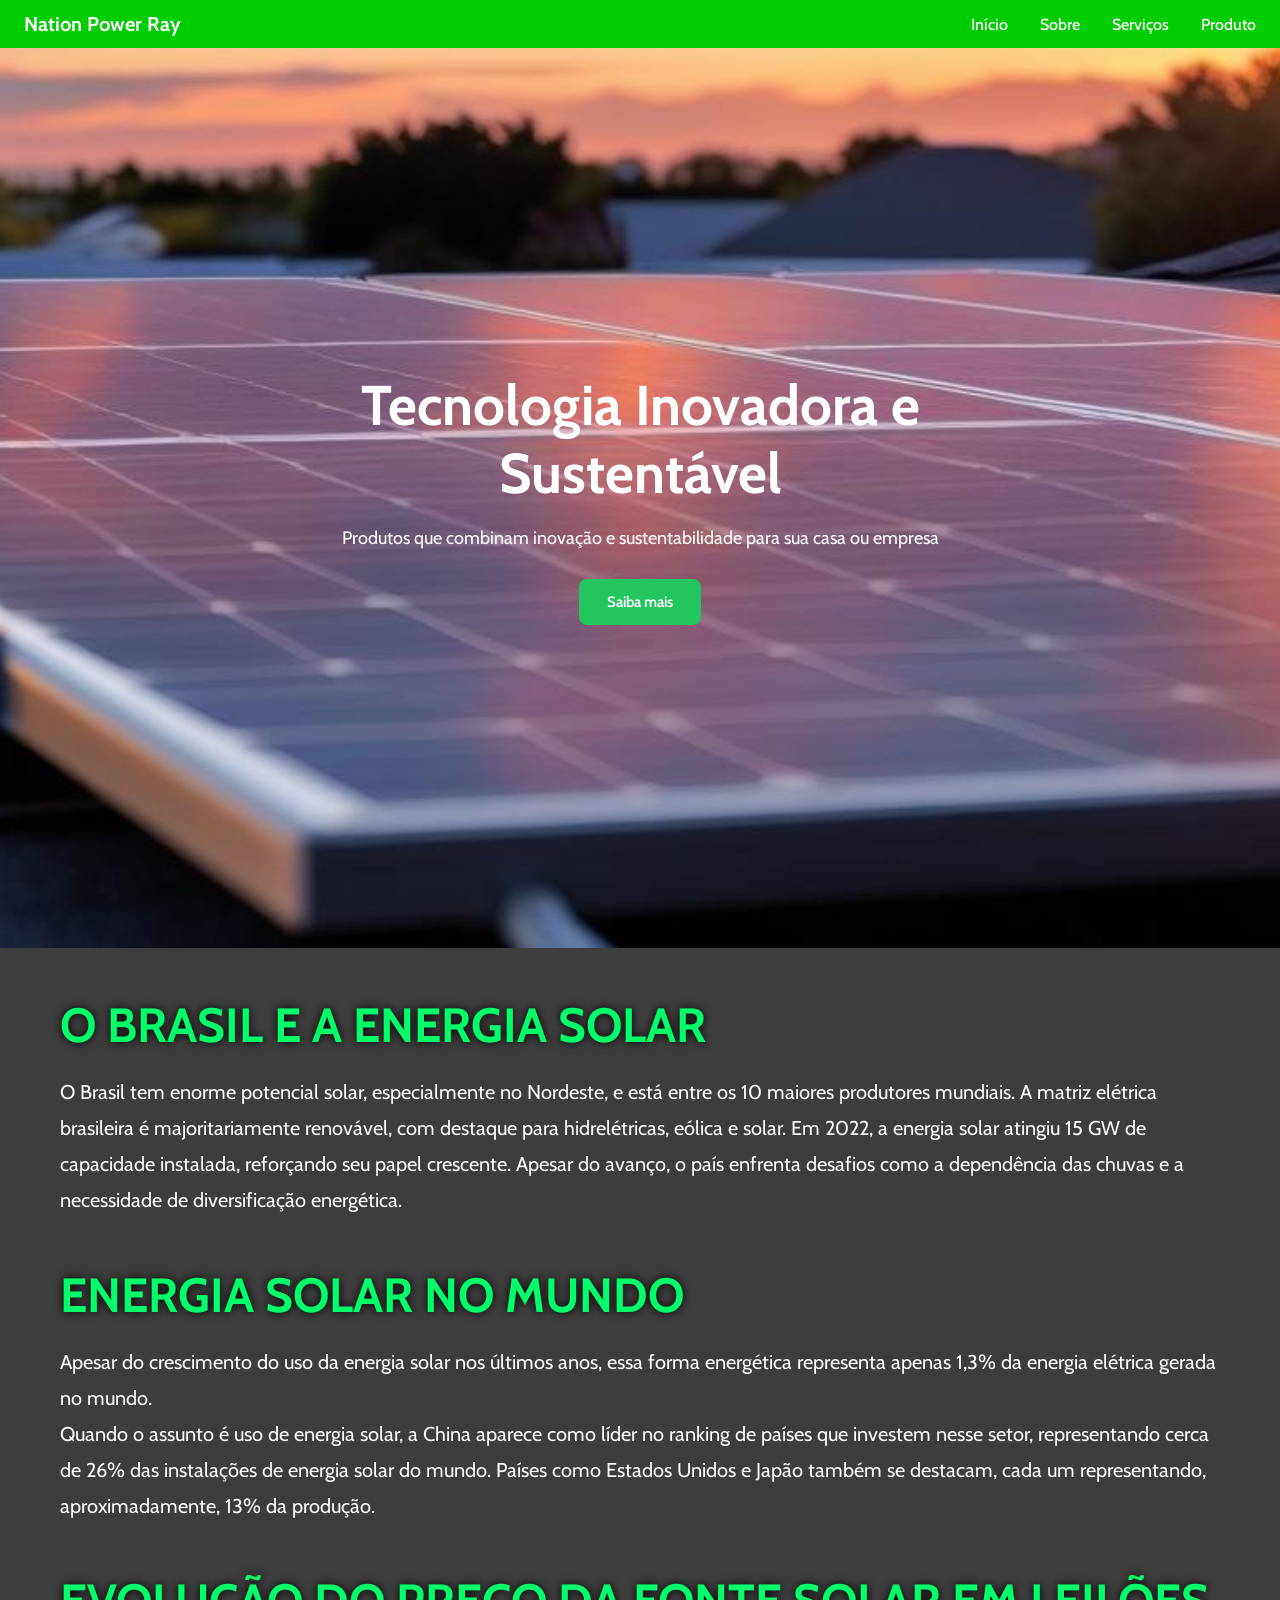
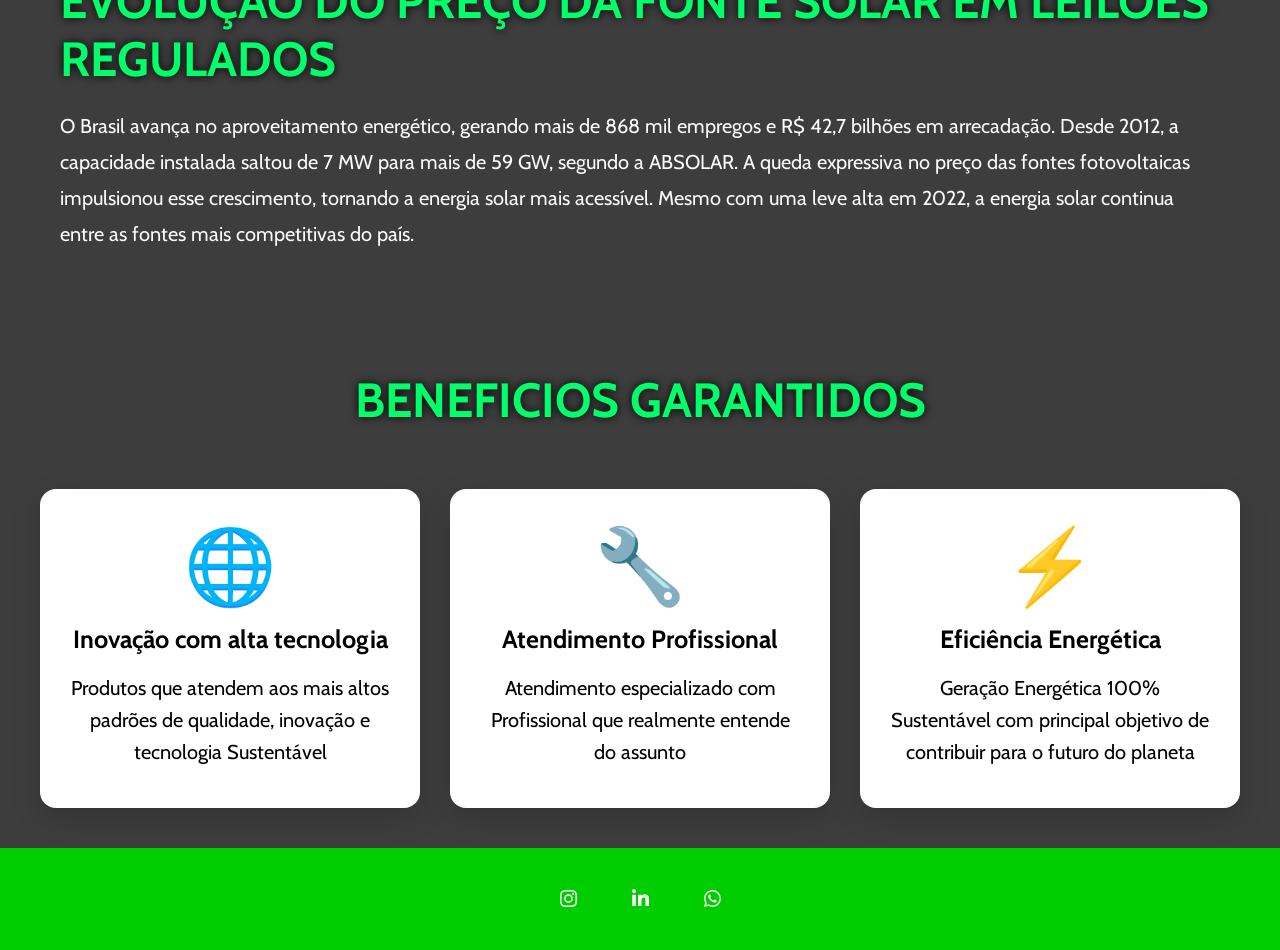
==== commit ae16377f: "Add files via upload" ====
--- a/Projeto NPR oficial/Index.html
+++ b/Projeto NPR oficial/Index.html
@@ -62,21 +62,12 @@
 
     <div class="intro-texto">
         <h1>O Brasil e a energia solar</h1>
-        <p>O Brasil possui um dos maiores potenciais de geração solar do mundo, especialmente no Nordeste.
-            O país é um dos que mais crescem no uso da energia solar fotovoltaica, integrando o top 10 mundial de
-            produção.<br>
-            A matriz elétrica brasileira já é predominantemente renovável, e a energia solar tem um papel cada vez mais
-            importante nela.
-            O Brasil é considerado um dos maiores produtores de petróleo do mundo, mas também se destaca, segundo a IEA,
-            como um dos protagonistas no uso de energias renováveis. A diversidade da matriz energética brasileira se
-            expressa nos seguintes números:<br>
-            Hidrelétricas: responsáveis por cerca de 55% da geração elétrica nacional.<br>
-            Energia eólica: com capacidade instalada de 21 GW em 2021, colocando o Brasil na 7ª posição mundial.<br>
-            Energia solar: atingiu 15 GW de capacidade instalada em 2022.<br>
-            Termelétricas: representam cerca de 24,5% da matriz elétrica, sendo fundamentais em períodos de seca.<br>
-            Apesar desse potencial, o país enfrenta desafios importantes. Segundo dados da Petrobras (2020), as
-            hidrelétricas supriram 66% da demanda energética brasileira, mas a irregularidade das chuvas, provocada
-            pelas mudanças cli
+        <p>O Brasil tem enorme potencial solar, especialmente no Nordeste, e está entre os 10 maiores produtores
+            mundiais.
+            A matriz elétrica brasileira é majoritariamente renovável, com destaque para hidrelétricas, eólica e solar.
+            Em 2022, a energia solar atingiu 15 GW de capacidade instalada, reforçando seu papel crescente.
+            Apesar do avanço, o país enfrenta desafios como a dependência das chuvas e a necessidade de diversificação
+            energética.
         </p>
     </div>
 
@@ -91,27 +82,21 @@
 
     <div class="intro-texto">
         <h1>Evolução do preço da fonte solar em leilões Regulados</h1>
-        <p>O Brasil, a cada ano, dá mais passos em direção ao aproveitamento de todo o seu potencial energético. Entre
-            investimentos privados e incentivos governamentais, o significativo crescimento da produção de energia já
-            gerou mais de 868,8 mil empregos, além de proporcionar uma arrecadação aos cofres públicos que supera R$
-            42,7 bilhões.<br>
-            Desde 2012, quando o País tinha apenas 7 MW de potência instalada na geração distribuída, e zero de geração
-            centralizada, houve um crescimento significativo. Hoje, são mais de 59 GW de capacidade instalada, conforme
-            levantamento da ABSOLAR.<br>
-            Parte desse crescimento deve-se à queda do preço das fontes fotovoltaicas nos leilões. Em 2013, o preço
-            médio do equipamento era de R$ 103,00. Esse valor apresentou significativa queda, alcançando os R$ 44,31 em
-            2017, e, finalmente, os R$ 17,62 em 2019, o ano com o leilão mais competitivo que se tem registrado. Em
-            2022, o preço teve uma pequena alta, onde foi para 32,34. Apesar disso, segue entre as fontes mais
-            competitivas do Brasil.
+        <p>O Brasil avança no aproveitamento energético, gerando mais de 868 mil empregos e R$ 42,7 bilhões em
+            arrecadação.
+            Desde 2012, a capacidade instalada saltou de 7 MW para mais de 59 GW, segundo a ABSOLAR.
+            A queda expressiva no preço das fontes fotovoltaicas impulsionou esse crescimento, tornando a energia solar
+            mais acessível.
+            Mesmo com uma leve alta em 2022, a energia solar continua entre as fontes mais competitivas do país.
         </p>
     </div>
 
     <br>
     <br>
+     <div class="intro-texto2">
+        <h1>beneficios Garantidos</h1>
+     </div>
     <section class="beneficios">
-        <h2>Beneficios Garantidos</h2>
-        <br>
-        <br>
 
         <div class="container">
             <div class="cards-wrapper">
--- a/Projeto NPR oficial/style.css
+++ b/Projeto NPR oficial/style.css
@@ -107,29 +107,54 @@
 .content {
   flex: 1 1 500px;
   color: #ffffff;
-
-  /* ✅ Centraliza o BLOCO na tela */
   max-width: 1200px;
   margin: 0 auto;
+  padding: 0 20px;
+  /* Adiciona espaçamento lateral para telas menores */
+  box-sizing: border-box;
 }
 
 .intro-texto h1 {
-  text-align: left; 
+  text-align: left;
   margin: 3rem 0 20px 0;
-
-  font-size: clamp(28px, 4vw, 48px);
+  font-size: clamp(24px, 6vw, 48px);
+  /* Ajusta melhor em telas pequenas */
   color: #00ff6a;
   text-transform: uppercase;
   text-shadow: 0 0 10px black;
 }
 
+.intro-texto2 h1 {
+text-align: center;
+  margin: 3rem 0 20px 0;
+  font-size: clamp(24px, 6vw, 48px);
+  /* Ajusta melhor em telas pequenas */
+  color: #00ff6a;
+  text-transform: uppercase;
+  text-shadow: 0 0 10px black;
+}
+
 .intro-texto p {
-  text-align: left; 
-  font-size: 20px;
-  line-height: 1.9;
+  text-align: left;
+  font-size: clamp(16px, 4vw, 20px);
+  /* Responsivo para texto */
+  line-height: 1.8;
   color: #fafafa;
-
   margin: 0 0 35px 0;
+}
+
+/* 📱 Media Query para telas menores */
+@media (max-width: 600px) {
+  .intro-texto h1 {
+    margin: 2rem 0 15px 0;
+    text-align: center;
+    /* Centraliza título no celular */
+  }
+
+  .intro-texto p {
+    text-align: justify;
+    /* Melhora leitura em telas pequenas */
+  }
 }
 
 
@@ -239,13 +264,16 @@
 
 @media (max-width: 768px) {
   .cards-wrapper {
-    grid-template-columns: 1fr; /* UM EMBAIXO DO OUTRO */
+    grid-template-columns: 1fr;
+    /* UM EMBAIXO DO OUTRO */
   }
 
   .card {
     width: 100%;
-    max-width: 360px; /* Mantém visual bonito */
-    margin: 0 auto;   /* Centraliza */
+    max-width: 360px;
+    /* Mantém visual bonito */
+    margin: 0 auto;
+    /* Centraliza */
   }
 }
 
@@ -256,7 +284,8 @@
 @media (max-width: 480px) {
   .card {
     max-width: 100%;
-    padding: 30px 20px; /* só ajusta espaço interno */
+    padding: 30px 20px;
+    /* só ajusta espaço interno */
   }
 }
 
